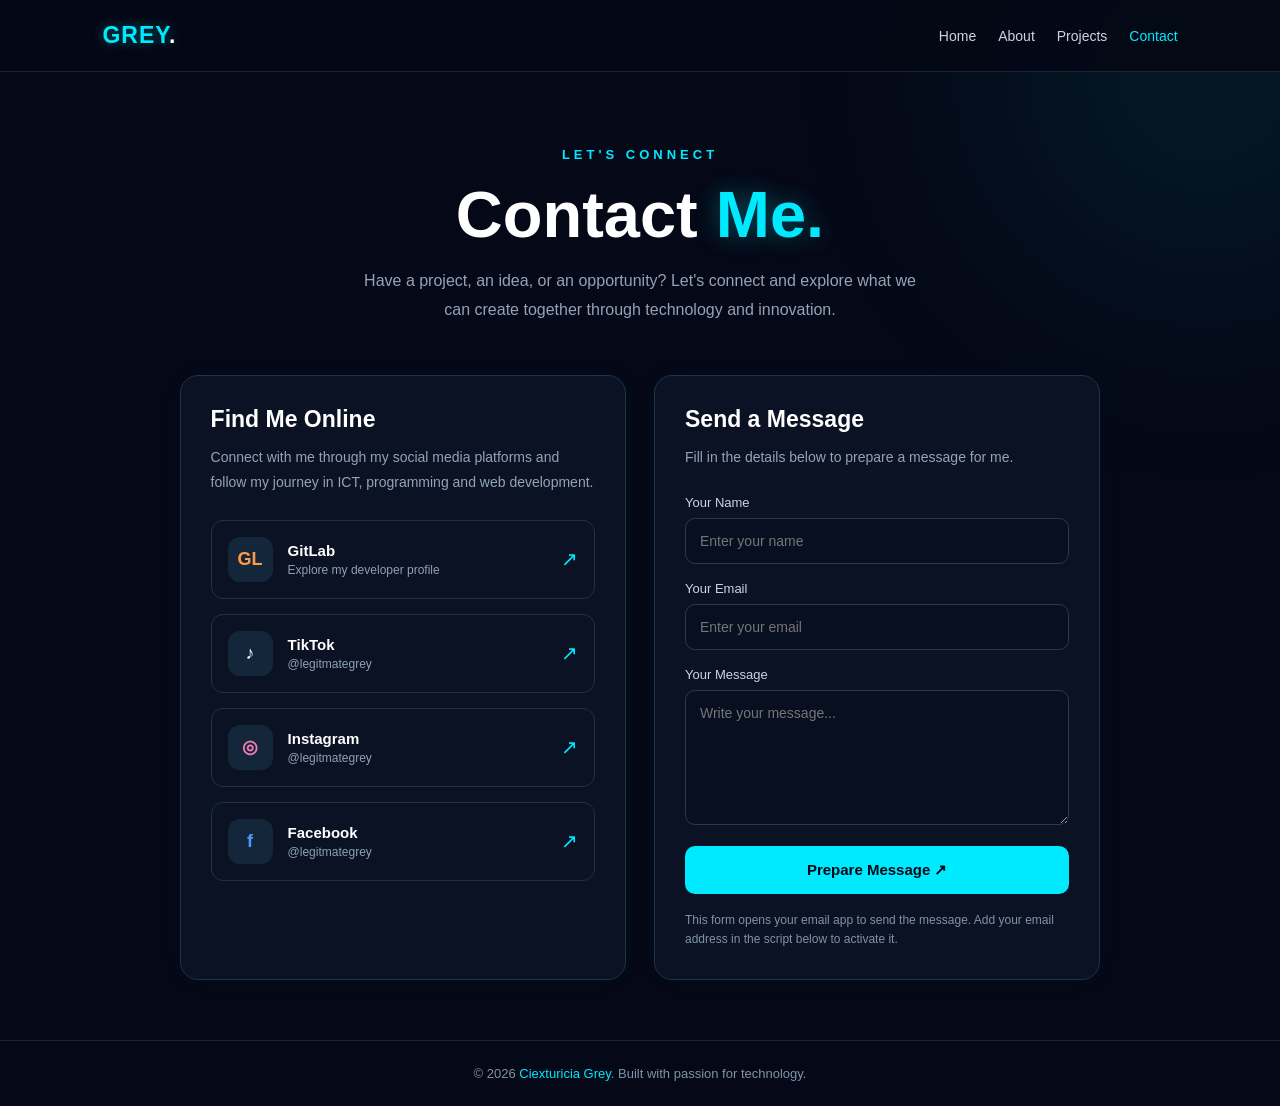
==== contact.html @ 895b44c4 "Add files via upload" ====
<!DOCTYPE html>
<html lang="en">
<head>
  <meta charset="UTF-8">
  <meta name="viewport"
        content="width=device-width, initial-scale=1.0">
  <title>Contact | Ciexturicia Grey</title>

  <style>
    * {
      margin: 0;
      padding: 0;
      box-sizing: border-box;
      font-family: 'Segoe UI', sans-serif;
    }

    body {
      background: #050816;
      color: #fff;
      min-height: 100vh;
      overflow-x: hidden;
    }

    html {
      scroll-behavior: smooth;
    }

    /* BACKGROUND */
    body::before {
      content: "";
      position: fixed;
      width: 450px;
      height: 450px;
      background: #00eaff;
      opacity: 0.08;
      filter: blur(130px);
      top: -150px;
      right: -150px;
      border-radius: 50%;
      pointer-events: none;
    }

    /* NAVIGATION */
    header {
      width: 100%;
      padding: 22px 8%;
      display: flex;
      align-items: center;
      justify-content: space-between;
      border-bottom: 1px solid #172536;
      background: rgba(5, 8, 22, 0.9);
      position: relative;
      z-index: 2;
    }

    .logo {
      color: #00eaff;
      font-size: 23px;
      font-weight: 800;
      letter-spacing: 1px;
      text-decoration: none;
      text-shadow: 0 0 12px #00eaff66;
    }

    nav {
      display: flex;
      gap: 22px;
    }

    nav a {
      color: #cbd5e1;
      text-decoration: none;
      font-size: 14px;
      transition: 0.3s;
    }

    nav a:hover,
    nav a.active {
      color: #00eaff;
    }

    /* MAIN */
    main {
      width: 100%;
      max-width: 1100px;
      margin: auto;
      padding: 75px 7% 60px;
      position: relative;
      z-index: 1;
    }

    .heading {
      text-align: center;
      margin-bottom: 50px;
    }

    .heading .tag {
      color: #00eaff;
      font-size: 13px;
      letter-spacing: 4px;
      font-weight: bold;
    }

    .heading h1 {
      font-size: clamp(38px, 7vw, 65px);
      margin: 15px 0;
      font-weight: 800;
    }

    .heading h1 span {
      color: #00eaff;
      text-shadow: 0 0 25px #00eaff55;
    }

    .heading p {
      color: #94a3b8;
      line-height: 1.8;
      max-width: 580px;
      margin: auto;
    }

    /* CONTACT LAYOUT */
    .contact-container {
      display: grid;
      grid-template-columns: 1fr 1fr;
      gap: 28px;
    }

    .panel {
      background: rgba(12, 20, 38, 0.9);
      border: 1px solid #1b3449;
      border-radius: 18px;
      padding: 30px;
      box-shadow: 0 0 30px #00eaff08;
    }

    .panel h2 {
      font-size: 23px;
      margin-bottom: 12px;
    }

    .panel > p {
      color: #94a3b8;
      font-size: 14px;
      line-height: 1.8;
      margin-bottom: 25px;
    }

    /* SOCIAL LINKS */
    .social-list {
      display: flex;
      flex-direction: column;
      gap: 15px;
    }

    .social-link {
      display: flex;
      align-items: center;
      gap: 15px;
      padding: 16px;
      text-decoration: none;
      color: #fff;
      background: #0a1223;
      border: 1px solid #1b3449;
      border-radius: 12px;
      transition: 0.3s;
    }

    .social-link:hover {
      border-color: #00eaff;
      transform: translateY(-3px);
      box-shadow: 0 0 18px #00eaff22;
    }

    .social-icon {
      width: 45px;
      height: 45px;
      display: grid;
      place-items: center;
      border-radius: 12px;
      font-weight: 800;
      font-size: 18px;
      background: #14263a;
    }

    .gitlab { color: #ff9b45; }
    .tiktok { color: #fff; }
    .instagram { color: #f47cb5; }
    .facebook { color: #4d9cff; }

    .social-info {
      flex: 1;
      min-width: 0;
    }

    .social-info h3 {
      font-size: 15px;
      margin-bottom: 4px;
    }

    .social-info p {
      font-size: 12px;
      color: #8da1b7;
      overflow-wrap: anywhere;
    }

    .arrow {
      color: #00eaff;
      font-size: 20px;
    }

    /* CONTACT FORM */
    .contact-form {
      display: flex;
      flex-direction: column;
      gap: 17px;
    }

    .field label {
      display: block;
      color: #cbd5e1;
      font-size: 13px;
      margin-bottom: 8px;
    }

    .field input,
    .field textarea {
      width: 100%;
      padding: 14px;
      background: #080f20;
      color: #fff;
      border: 1px solid #263b50;
      border-radius: 10px;
      outline: none;
      font-size: 14px;
      transition: 0.3s;
    }

    .field input:focus,
    .field textarea:focus {
      border-color: #00eaff;
      box-shadow: 0 0 12px #00eaff22;
    }

    .field textarea {
      min-height: 135px;
      resize: vertical;
    }

    .send-btn {
      width: 100%;
      padding: 15px;
      border: none;
      border-radius: 10px;
      background: #00eaff;
      color: #050816;
      font-size: 15px;
      font-weight: 800;
      cursor: pointer;
      transition: 0.3s;
    }

    .send-btn:hover {
      background: #fff;
      box-shadow: 0 0 25px #00eaff77;
      transform: translateY(-2px);
    }

    .form-note {
      color: #8192a8;
      font-size: 12px;
      line-height: 1.6;
    }

    /* FOOTER */
    footer {
      text-align: center;
      padding: 25px 15px;
      border-top: 1px solid #172536;
      color: #8192a8;
      font-size: 13px;
    }

    footer span {
      color: #00eaff;
    }

    /* MOBILE */
    @media (max-width: 750px) {
      header {
        padding: 20px 5%;
        flex-direction: column;
        gap: 18px;
      }

      nav {
        gap: 16px;
        flex-wrap: wrap;
        justify-content: center;
      }

      nav a {
        font-size: 13px;
      }

      main {
        padding: 55px 5% 45px;
      }

      .contact-container {
        grid-template-columns: 1fr;
      }

      .panel {
        padding: 23px;
      }
    }
    
/* ===== GREY FUTURISTIC RESPONSIVE UPGRADE ===== */

* {
  box-sizing: border-box;
}

html {
  scroll-behavior: smooth;
  overflow-x: hidden;
}

body {
  width: 100%;
  min-height: 100vh;
  overflow-x: hidden;
}

/* RESPONSIVE IMAGES */
img, video, iframe {
  max-width: 100%;
}

/* SMOOTH PAGE ENTRANCE */
@keyframes pageEnter {
  from {
    opacity: 0;
    transform: translateY(18px);
  }
  to {
    opacity: 1;
    transform: translateY(0);
  }
}

main {
  animation: pageEnter 0.8s ease-out both;
}

/* NEON HEADING */
h1 {
  animation: pageEnter 0.9s ease-out both;
}

/* GLOWING BUTTONS */
button, .btn, .button {
  transition:
    transform 0.3s ease,
    box-shadow 0.3s ease,
    background 0.3s ease;
}

button:hover, .btn:hover, .button:hover {
  transform: translateY(-3px);
  box-shadow: 0 0 20px #00eaff55;
}

/* HOVER EFFECTS */
.card, .project-card, .social-link {
  transition:
    transform 0.3s ease,
    border-color 0.3s ease,
    box-shadow 0.3s ease;
}

.card:hover, .project-card:hover,
.social-link:hover {
  transform: translateY(-5px);
  border-color: #00eaff;
  box-shadow: 0 0 22px #00eaff22;
}

/* RESPONSIVE TABLETS */
@media (max-width: 900px) {
  .container {
    width: 92%;
  }

  .grid, .projects-grid {
    grid-template-columns: repeat(2, minmax(0, 1fr));
  }
}

/* RESPONSIVE PHONES */
@media (max-width: 600px) {
  body {
    font-size: 15px;
  }

  header {
    padding: 16px 5%;
    gap: 14px;
  }

  nav {
    width: 100%;
    display: flex;
    flex-wrap: wrap;
    justify-content: center;
    gap: 12px;
  }

  nav a {
    font-size: 13px;
    padding: 5px;
  }

  main {
    width: 100%;
    padding: 35px 5%;
  }

  h1 {
    font-size: clamp(32px, 9vw, 46px);
    line-height: 1.15;
  }

  h2 {
    font-size: clamp(21px, 6vw, 30px);
  }

  .container,
  .contact-container,
  .about-container,
  .projects-grid,
  .grid {
    width: 100%;
    grid-template-columns: minmax(0, 1fr);
  }

  .card, .project-card, .panel {
    width: 100%;
    padding: 20px;
  }

  button, .btn, .button {
    max-width: 100%;
  }

  input, textarea {
    max-width: 100%;
  }

  footer {
    padding: 22px 5%;
    line-height: 1.7;
  }
}

/* ACCESSIBILITY: REDUCE MOTION */
@media (prefers-reduced-motion: reduce) {
  *, *::before, *::after {
    animation-duration: 0.01ms !important;
    animation-iteration-count: 1 !important;
    scroll-behavior: auto !important;
    transition-duration: 0.01ms !important;
  }
}

  </style>
</head>

<body>

  <!-- NAVIGATION -->
  <header>
    <a href="index.html" class="logo">
      GREY<span style="color:white">.</span>
    </a>

    <nav>
      <a href="index.html">Home</a>
      <a href="about.html">About</a>
      <a href="projects.html">Projects</a>
      <a href="contact.html" class="active">Contact</a>
    </nav>
  </header>

  <!-- MAIN CONTENT -->
  <main>

    <section class="heading">
      <div class="tag">LET'S CONNECT</div>

      <h1>
        Contact <span>Me.</span>
      </h1>

      <p>
        Have a project, an idea, or an opportunity?
        Let's connect and explore what we can create
        together through technology and innovation.
      </p>
    </section>

    <section class="contact-container">

      <!-- SOCIAL MEDIA -->
      <div class="panel">
        <h2>Find Me Online</h2>

        <p>
          Connect with me through my social media
          platforms and follow my journey in ICT,
          programming and web development.
        </p>

        <div class="social-list">

          <a class="social-link"
             href="https://gitlab.com/"
             target="_blank"
             rel="noopener noreferrer">

            <div class="social-icon gitlab">GL</div>

            <div class="social-info">
              <h3>GitLab</h3>
              <p>Explore my developer profile</p>
            </div>

            <span class="arrow">↗</span>
          </a>

          <a class="social-link"
             href="https://tiktok.com/@legitmategrey"
             target="_blank"
             rel="noopener noreferrer">

            <div class="social-icon tiktok">♪</div>

            <div class="social-info">
              <h3>TikTok</h3>
              <p>@legitmategrey</p>
            </div>

            <span class="arrow">↗</span>
          </a>

          <a class="social-link"
             href="https://instagram.com/legitmategrey"
             target="_blank"
             rel="noopener noreferrer">

            <div class="social-icon instagram">◎</div>

            <div class="social-info">
              <h3>Instagram</h3>
              <p>@legitmategrey</p>
            </div>

            <span class="arrow">↗</span>
          </a>

          <a class="social-link"
             href="https://facebook.com/@legitmategrey"
             target="_blank"
             rel="noopener noreferrer">

            <div class="social-icon facebook">f</div>

            <div class="social-info">
              <h3>Facebook</h3>
              <p>@legitmategrey</p>
            </div>

            <span class="arrow">↗</span>
          </a>

        </div>
      </div>

      <!-- CONTACT FORM -->
      <div class="panel">
        <h2>Send a Message</h2>

        <p>
          Fill in the details below to prepare
          a message for me.
        </p>

        <form class="contact-form"
              id="contactForm">

          <div class="field">
            <label for="name">Your Name</label>
            <input
              type="text"
              id="name"
              placeholder="Enter your name"
              required>
          </div>

          <div class="field">
            <label for="email">Your Email</label>
            <input
              type="email"
              id="email"
              placeholder="Enter your email"
              required>
          </div>

          <div class="field">
            <label for="message">Your Message</label>
            <textarea
              id="message"
              placeholder="Write your message..."
              required></textarea>
          </div>

          <button type="submit" class="send-btn">
            Prepare Message ↗
          </button>

          <p class="form-note">
            This form opens your email app to send
            the message. Add your email address
            in the script below to activate it.
          </p>

        </form>
      </div>

    </section>
  </main>

  <!-- FOOTER -->
  <footer>
    <p>
      © 2026 <span>Ciexturicia Grey</span>.
      Built with passion for technology.
    </p>
  </footer>

  <!-- FORM SCRIPT -->
  <script>
    const form = document.getElementById("contactForm");

    form.addEventListener("submit", function(e) {
      e.preventDefault();

      // REPLACE WITH YOUR REAL EMAIL ADDRESS
      const myEmail = "legitmategrey@gmail.com";

      if (myEmail === "YOUR_EMAIL@example.com") {
        alert(
          "Add your real email address in the script first!"
        );
        return;
      }

      const name =
        document.getElementById("name").value.trim();

      const email =
        document.getElementById("email").value.trim();

      const message =
        document.getElementById("message").value.trim();

      const subject =
        encodeURIComponent("Portfolio message from " + name);

      const body =
        encodeURIComponent(
          "Name: " + name +
          "\nEmail: " + email +
          "\n\nMessage:\n" + message
        );

      const gmailURL =
  "https://mail.google.com/mail/?view=cm&fs=1" +
  "&to=" + encodeURIComponent(myEmail) +
  "&su=" + subject +
  "&body=" + body;

window.open(gmailURL, "_blank");
    });
  </script>

</body>
</html>
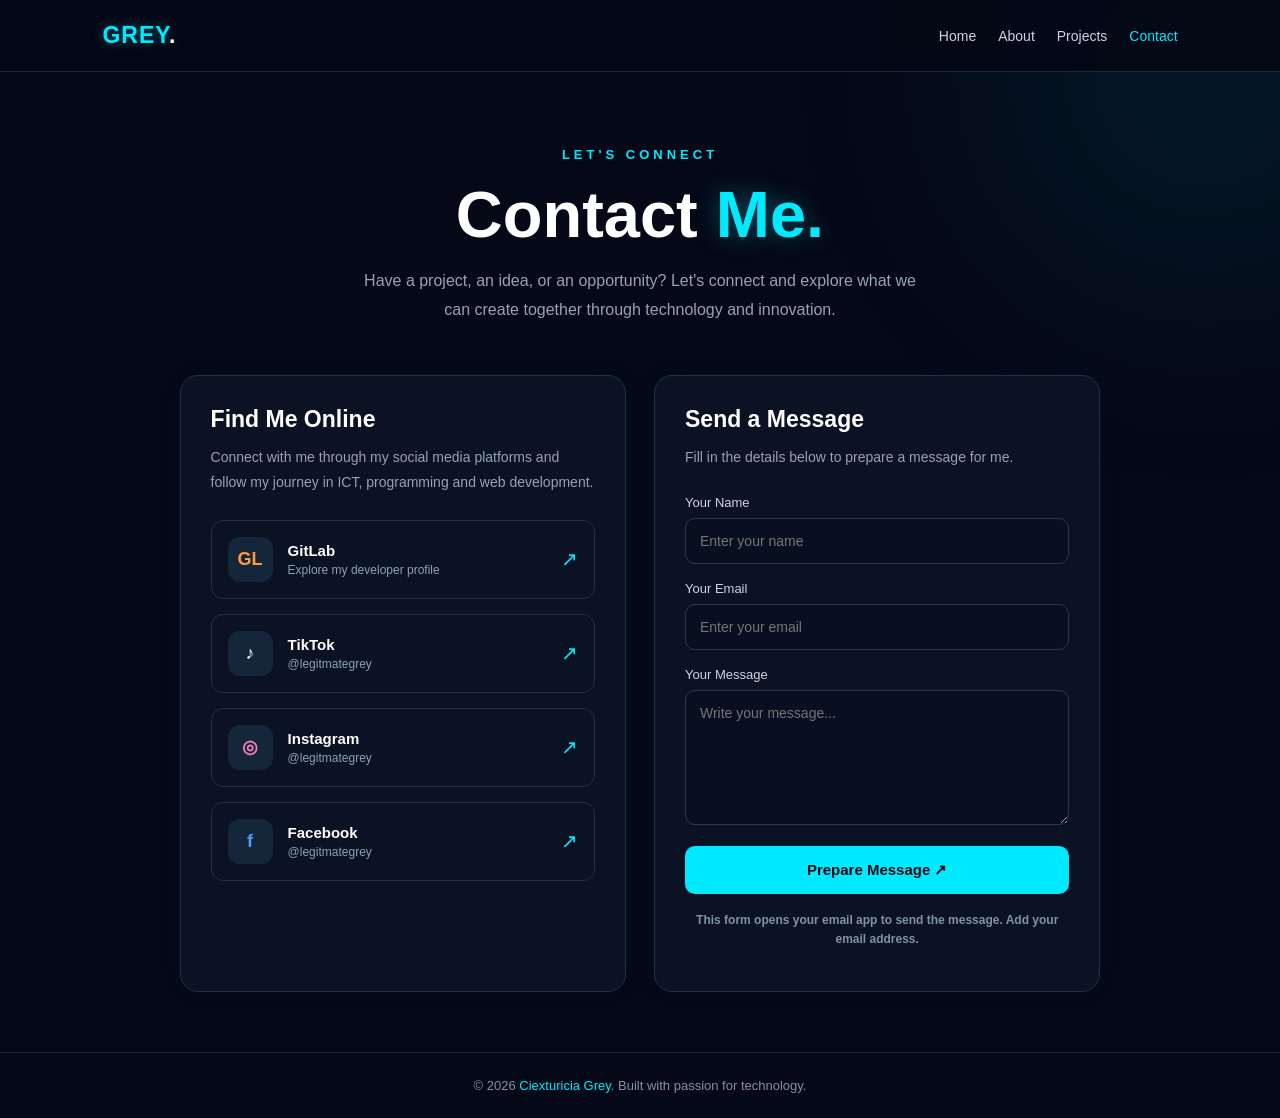
==== commit 8e15df4e: "Add files via upload" ====
--- a/contact.html
+++ b/contact.html
@@ -630,11 +630,11 @@
             Prepare Message ↗
           </button>
 
-          <p class="form-note">
+          <h2 align="center"><p class="form-note">
             This form opens your email app to send
-            the message. Add your email address
-            in the script below to activate it.
-          </p>
+            the message. Add your email address.
+
+          </p></h2>
 
         </form>
       </div>
@@ -660,7 +660,7 @@
       // REPLACE WITH YOUR REAL EMAIL ADDRESS
       const myEmail = "legitmategrey@gmail.com";
 
-      if (myEmail === "YOUR_EMAIL@example.com") {
+      if (myEmail === "legitmategrey@mail.com") {
         alert(
           "Add your real email address in the script first!"
         );
